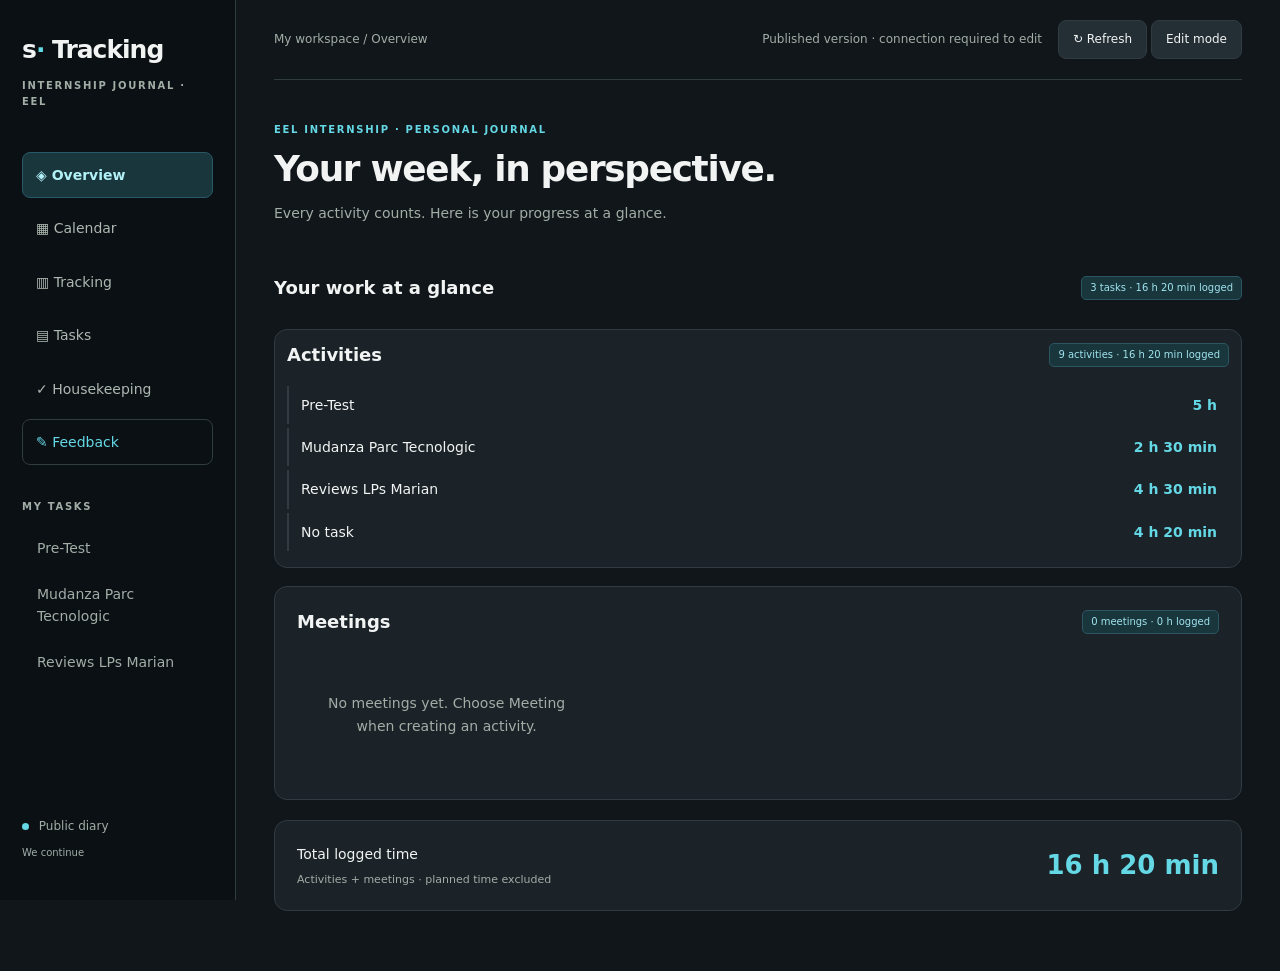
==== index.html @ 87af0508 "Separate meetings from activities in overview with dedicated meeting entries" ====
<!doctype html>
<html lang="en"><head><meta charset="utf-8"><meta name="viewport" content="width=device-width,initial-scale=1"><meta name="color-scheme" content="dark"><meta name="theme-color" content="#11161a"><title>Tracking · EEL Journal</title><link rel="stylesheet" href="style.css?v=20261023-meetings1"><script src="feedback-config.js?v=20261023-meetings1" defer></script><script src="feedback.js?v=20261023-meetings1" defer></script><script src="app.js?v=20261023-meetings1" defer></script></head><body>
<aside><a class="brand" href="#">s<span>·</span> Tracking</a><p class="muted">INTERNSHIP JOURNAL · EEL</p><nav aria-label="Main navigation"><button data-view="overview">◈ Overview</button><button data-view="calendar">▦ Calendar</button><button data-view="tracking">▥ Tracking</button><button data-view="projects">▤ Tasks</button><button data-view="housekeeping">✓ Housekeeping <span class="badge housekeeping-unread" hidden></span></button><a class="feedback-nav-link" href="feedback.html">✎ Feedback</a></nav><div class="side-title">MY TASKS <button id="addProject" class="edit-only" aria-label="Add a task">+</button></div><div id="projectNav"></div><footer><span class="dot"></span> Public diary<br><small>We continue</small></footer></aside>
<main><header><span id="breadcrumb">My workspace / Overview</span><div><span id="status" role="status">Loading…</span> <button id="refresh" aria-label="Refresh diary">↻ Refresh</button> <button id="login">Edit mode</button></div></header><section class="heading"><div><p class="eyebrow">EEL INTERNSHIP · PERSONAL JOURNAL</p><h1 id="pageTitle">Your week, in perspective.</h1><p id="subtitle">Every activity counts. Here is your progress at a glance.</p></div><button id="addEvent" class="primary edit-only">+ Log activity</button></section><div id="content"></div></main>
<dialog id="modal"><form id="form"><div class="dialog-head"><h2 id="formTitle"></h2><button type="button" id="closeModal" aria-label="Close">✕</button></div><div id="fields"></div><p id="formError" role="alert"></p><div class="actions"><button type="button" id="cancelModal">Cancel</button><button class="primary" id="submitForm">Save</button></div></form></dialog>
</body></html>
---- style.css ----
:root{color-scheme:dark;--ink:#f1f4f2;--muted:#a2ada6;--accent:#64d8e5;--line:#303b42;--bg:#11161a;--surface:#1b2228;--raised:#242e35;--tint:#19363d}*{box-sizing:border-box}body{margin:0;background:var(--bg);color:var(--ink);font:14px/1.6 system-ui,-apple-system,BlinkMacSystemFont,"Segoe UI",sans-serif}button,input,select,textarea{font:inherit}button{cursor:pointer;border:1px solid var(--line);border-radius:8px;padding:9px 14px;background:var(--raised);color:var(--ink);transition:background .15s,border-color .15s}button:hover{background:#263f48;border-color:#428895}button:focus-visible,a:focus-visible,[tabindex]:focus-visible{outline:2px solid var(--accent);outline-offset:3px}button:disabled{opacity:.55;cursor:wait}aside{position:fixed;inset:0 auto 0 0;width:236px;background:#0b1014;border-right:1px solid var(--line);padding:30px 22px;display:flex;flex-direction:column}.brand{font-size:25px;font-weight:750;color:var(--ink);text-decoration:none;letter-spacing:-1px}.brand span{color:var(--accent)}.muted,.eyebrow,.side-title{font-size:10px;letter-spacing:1.7px;color:var(--muted);font-weight:700}.eyebrow{color:var(--accent)}nav{display:grid;gap:7px;margin:34px 0}nav button,#projectNav button{text-align:left;border:1px solid transparent;background:transparent}nav button{color:#aeb8b1;padding:11px 13px}nav button.active{background:var(--tint);border-color:#295967;color:#b2f1f8;font-weight:650}nav button:hover,#projectNav button:hover{background:var(--surface)}.side-title{display:flex;justify-content:space-between;align-items:center}#projectNav{overflow:auto;display:grid;margin-top:12px;gap:3px}#projectNav button{overflow-wrap:anywhere;color:var(--muted)}footer{margin-top:auto;padding-top:30px;color:var(--muted);font-size:12px}footer small{display:block;margin:9px 0}.dot{display:inline-block;width:7px;height:7px;border-radius:50%;background:var(--accent);margin-right:6px}main{margin-left:236px;padding:0 38px 60px;max-width:1760px}header{min-height:80px;display:flex;align-items:center;justify-content:space-between;border-bottom:1px solid var(--line);gap:12px;font-size:12px;color:var(--muted)}#status{margin-right:12px}.heading{display:flex;justify-content:space-between;align-items:center;gap:20px;padding:34px 0 28px}h1{font-size:clamp(26px,2.8vw,38px);line-height:1.2;letter-spacing:-1.3px;margin:9px 0 12px}h2{font-size:18px;line-height:1.4}h3{font-size:14px;margin:0 0 6px;overflow-wrap:anywhere}p{margin:8px 0}.heading p:not(.eyebrow){color:var(--muted)}.primary{background:var(--accent);color:#0c2830;border-color:var(--accent);font-weight:700;white-space:nowrap}.primary:hover{background:#9cebf4}.stats{display:grid;grid-template-columns:repeat(3,1fr);gap:16px;margin-bottom:24px}.stat,.panel,.card{background:var(--surface);border:1px solid var(--line);border-radius:13px;padding:22px;min-width:0}.stat strong{display:block;font-size:30px;letter-spacing:-1px;margin:6px 0}.stat span,.meta{color:var(--muted);font-size:12px}.stat>span:first-child{font-size:10px;letter-spacing:1.5px}.columns{display:grid;grid-template-columns:minmax(0,1.65fr) minmax(260px,1fr);gap:22px;align-items:start}.section-head{display:flex;justify-content:space-between;align-items:center;margin-bottom:18px;gap:10px}.section-head h2{margin:0}.activity{display:flex;gap:15px;padding:17px 0;border-bottom:1px solid var(--line);align-items:flex-start}.activity:last-child{border-bottom:0}.activity .body{flex:1;min-width:0}.activity p,.card p{white-space:pre-wrap;overflow-wrap:anywhere;color:#bdc7c0;font-size:13px}.badge{display:inline-block;border:1px solid #2b5661;border-radius:5px;background:var(--tint);color:#a0e4ee;font-size:10px;padding:3px 8px;overflow-wrap:anywhere}.duration{white-space:nowrap;color:var(--accent);font-weight:650}.empty{text-align:center;color:var(--muted);padding:32px 12px}.cards{display:grid;grid-template-columns:repeat(auto-fill,minmax(250px,1fr));gap:18px}.card{border-top:3px solid #4bafc0}.card h3{font-size:18px;margin-top:8px}.card .actions{justify-content:flex-start;margin-top:18px;flex-wrap:wrap}.toolbar{display:flex;justify-content:space-between;align-items:center;gap:10px;flex-wrap:wrap;margin-bottom:16px}.toolbar button{padding:6px 9px;font-size:12px}.toolbar strong{font-size:14px}.toolbar .selected{background:var(--tint);color:var(--accent);border-color:#468c9c}.calendar-layout{display:grid;grid-template-columns:minmax(0,1.5fr) minmax(280px,1fr);gap:24px;align-items:start}.calendar-panel{padding:20px}.calendar{display:grid;grid-template-columns:repeat(7,minmax(0,1fr));border-top:1px solid var(--line);border-left:1px solid var(--line);background:#181f24;margin-top:18px;border-radius:8px;overflow:hidden}.weekday{padding:10px 3px;text-align:center;color:var(--muted);font-size:10px;border-right:1px solid var(--line);border-bottom:1px solid var(--line)}.day{min-height:76px;padding:7px;border-right:1px solid var(--line);border-bottom:1px solid var(--line);cursor:pointer;min-width:0}.day:hover{background:#233f48}.day.outside{background:#131a1f;color:#7a877e}.number{font-size:11px}.today .number{background:var(--accent);color:#0c2830;border-radius:5px;padding:3px 6px;font-weight:750}.day-event{display:block;font-size:9px;background:#1d414b;color:#a7e8f2;border-radius:4px;padding:3px;margin-top:4px;overflow:hidden;text-overflow:ellipsis;white-space:nowrap}.day small{font-size:9px}.calendar-panel>.panel{padding:0;border:0;margin-top:20px}.calendar-panel>.panel .section-head{margin-top:20px}.upcoming{padding:22px}.timeline{border-left:1px solid #345f6a;margin-left:5px;padding-left:20px}.upcoming-item{position:relative;padding:0 0 25px;margin-bottom:15px;border-bottom:1px solid var(--line)}.upcoming-item:last-child{border:0;margin:0;padding-bottom:0}.timeline-dot{position:absolute;width:9px;height:9px;border:2px solid var(--surface);border-radius:50%;background:var(--accent);top:7px;left:-25px}.upcoming-item h3{font-size:16px}.upcoming-item p{font-size:12px;color:var(--muted);white-space:pre-wrap;overflow-wrap:anywhere}.upcoming-foot{display:flex;justify-content:space-between;gap:10px;align-items:center;margin:12px 0}.upcoming-item .small{margin-top:4px}.empty-symbol{font-size:34px;color:var(--accent)}.note{display:flex;gap:14px;align-items:flex-start;padding:17px 0;border-bottom:1px solid var(--line)}.note .body{flex:1;white-space:pre-wrap;overflow-wrap:anywhere}.note.done .body{text-decoration:line-through;color:var(--muted)}.note input{width:18px;height:18px;accent-color:var(--accent)}.actions{display:flex;gap:8px;justify-content:flex-end;margin-top:22px}.small{padding:5px 9px;font-size:11px}.danger{color:#ffa79d}.week-card.featured{border-top:2px solid var(--accent)}.week-metrics{display:grid;grid-template-columns:1.3fr 1fr 1fr;gap:12px;background:#151c20;padding:16px;border-radius:9px;margin:20px 0}.week-metrics strong{display:block;font-size:24px;color:var(--accent)}.week-metrics span{font-size:11px;color:var(--muted)}.week-strip{display:grid;grid-template-columns:repeat(7,minmax(0,1fr));gap:10px;padding:5px 0 20px;border-bottom:1px solid var(--line);margin-bottom:8px}.week-column{padding:0 3px;border:0;background:transparent;display:flex;align-items:center;flex-direction:column;gap:5px;color:var(--muted);font-size:11px}.week-column:hover{background:var(--raised)}.week-column small{font-size:9px;white-space:nowrap}.bar-space{height:60px;width:100%;display:flex;align-items:flex-end;justify-content:center}.bar{display:block;width:min(100%,22px);background:#50bfd0;border-radius:4px 4px 0 0;min-height:2px}.weekly-cards{display:grid;grid-template-columns:repeat(2,minmax(0,1fr));gap:22px;align-items:start}.tracking-intro{color:var(--muted);max-width:800px;margin-bottom:24px}.planned-note{font-size:12px;color:var(--muted);border-top:1px solid var(--line);padding-top:15px;margin-top:12px}.house-summary{border-top:1px solid var(--line);margin-top:24px;padding-top:10px}dialog{border:1px solid #48616c;border-radius:16px;padding:26px;width:min(520px,94vw);max-height:90vh;overflow:auto;background:var(--surface);color:var(--ink)}dialog::backdrop{background:#000b;backdrop-filter:blur(4px)}label{display:block;font-size:13px;margin:14px 0 5px}input,textarea,select{width:100%;padding:10px;border:1px solid #455963;border-radius:7px;background:#131b20;color:var(--ink)}textarea{min-height:95px;resize:vertical}.dialog-head{display:flex;justify-content:space-between;align-items:center}.dialog-head h2{margin:0}#formError{color:#ffa79d;font-size:13px}.edit-only{display:none}body.editing .edit-only{display:inline-block}.progress{height:6px;background:#111713;border-radius:9px;margin-top:9px;overflow:hidden}.progress div{height:100%;background:#5bc9d8}.notice{padding:14px 18px;background:var(--tint);border-radius:8px;font-size:13px;margin-bottom:20px}a{color:var(--accent)}@media(min-width:1600px){.calendar-layout{grid-template-columns:minmax(0,760px) minmax(300px,1fr)}}@media(max-width:1100px){aside{width:200px;padding:25px 15px}main{margin-left:200px;padding:0 24px 40px}.columns{grid-template-columns:1fr}.calendar-layout{grid-template-columns:minmax(0,1.4fr) minmax(240px,1fr);gap:16px}.calendar-panel,.upcoming{padding:14px}.day{min-height:65px;padding:4px}.weekly-cards{grid-template-columns:1fr}.heading{flex-wrap:wrap}}@media(max-width:850px){.calendar-layout{grid-template-columns:1fr}.calendar-panel{max-width:100%}.upcoming{margin-top:5px}.day{min-height:76px}}@media(max-width:650px){aside{position:static;width:auto;padding:16px}nav{display:flex;overflow:auto;margin:16px 0 0;gap:4px}nav button{white-space:nowrap;font-size:12px;padding:8px}aside .muted,.side-title,#projectNav,footer{display:none}main{margin-left:0;padding:0 15px 30px}header{flex-wrap:wrap;padding:14px 0;min-height:65px}header>div{display:flex;align-items:center;justify-content:space-between;width:100%}.heading{padding:24px 0;align-items:flex-start;flex-direction:column}h1{font-size:28px}.stats{gap:8px}.stat{padding:12px}.stat strong{font-size:22px}.stat>span:first-child{font-size:8px}.stat span{font-size:10px}.day{min-height:70px}.day-event{font-size:8px;padding:2px}.panel{padding:16px}.duration{font-size:12px}.week-metrics{padding:12px;gap:8px}.week-metrics strong{font-size:21px}.week-metrics span{font-size:10px}.week-strip{gap:5px}.section-head{align-items:flex-start}.note{flex-wrap:wrap}.week-card .section-head h2{font-size:16px}}

.task-order{margin-bottom:12px}.drag-handle{cursor:grab;display:inline-block;margin-right:8px;color:var(--muted);font-size:12px;padding:8px 0}.drag-handle:active{cursor:grabbing}.week-summary{white-space:pre-wrap;overflow-wrap:anywhere;padding:14px;background:var(--tint);border-radius:8px}.week-title{font-size:19px}.week-actions{flex-wrap:wrap;justify-content:flex-start}

.project-nav-row{display:flex;align-items:center;gap:3px;min-width:0}.project-nav-row>[data-project]{flex:1;min-width:0}.project-nav-row .small{flex:none;padding:5px 7px}
.layout-switch{display:flex;gap:8px;margin-bottom:16px}.layout-switch [aria-pressed="true"]{background:var(--accent);color:#0c2830}.task-tree{display:grid;gap:14px}.tree-entry,.work-row{margin-left:calc(min(var(--depth,0),6)*24px);min-width:0}.work-row{border-left:2px solid var(--line);padding:16px;margin-bottom:18px}.task-title{font-size:17px;font-weight:700;text-align:left}.overview-week{margin-top:24px}.task-board{display:grid;grid-template-columns:repeat(4,minmax(0,1fr));gap:14px;align-items:start}.state-column{min-height:240px;background:#151c20;border:1px solid var(--line);border-radius:12px;padding:12px;min-width:0}.state-column h2{font-size:15px}.state-column .card{margin-bottom:12px;padding:14px}.state-column:has(.card:hover){border-color:var(--accent)}.column-hint{color:var(--muted);font-size:12px;text-align:center;padding:18px}.note-board{display:grid;grid-template-columns:repeat(auto-fill,minmax(240px,1fr));gap:18px}.sticky-note p{white-space:pre-wrap;overflow-wrap:anywhere}.sticky-note{border-top:3px solid var(--accent)}.card label{display:block;margin-top:12px}.task-board .task-order button{display:none}@media(max-width:1200px){.task-board{grid-template-columns:repeat(2,minmax(0,1fr))}}@media(max-width:650px){.task-board{grid-template-columns:1fr}.tree-entry,.work-row{margin-left:calc(min(var(--depth,0),4)*12px)}}

[hidden]{display:none!important}@media(max-width:650px){button{min-height:42px}input,textarea,select{font-size:16px;min-height:44px}.heading .eyebrow{display:none}.heading{padding:18px 0}h1{font-size:25px}.heading #subtitle{font-size:13px}header>div{flex-wrap:wrap;gap:6px}#status{flex-basis:100%;margin:0}.layout-switch button{flex:1}.task-order .drag-handle{display:none}.card .actions{gap:6px}.work-row .section-head{flex-wrap:wrap}.sticky-note{padding:16px}}
.card label.edit-only{display:none}body.editing .card label.edit-only{display:block}.task-tree .card{padding:16px}.task-tree .card .actions{margin-top:12px}.task-tree .card .task-order{margin-bottom:4px}
.week-fold{background:var(--surface);border:1px solid var(--line);border-radius:12px;min-width:0}.week-fold>summary{cursor:pointer;padding:16px;display:grid;gap:5px;list-style:none}.week-fold>summary:focus-visible{outline:2px solid var(--accent);outline-offset:2px}.week-fold-date{font-size:12px;color:var(--accent)}.week-fold strong{overflow-wrap:anywhere;font-size:15px}.fold-hint{font-size:11px;color:var(--muted)}.week-fold[open] .fold-hint{display:none}.week-fold>.week-card{border:0;border-top:1px solid var(--line);border-radius:0 0 12px 12px}.weekly-cards{gap:14px}.day{border-radius:0;text-align:left;display:block;background:transparent;align-self:stretch;min-height:80px}.day.selected-day{background:var(--tint);box-shadow:inset 0 0 0 2px var(--accent)}.day-agenda{position:sticky;top:16px}.day-agenda .activity{flex-wrap:wrap}.task-tree{gap:8px}.task-tree .compact-task{padding:10px 14px;border-top-width:1px}.compact-task h3{font-size:15px;margin:4px 0}.compact-task .task-order{margin:0}.compact-task .drag-handle{padding:2px 0}.compact-task .task-description{display:-webkit-box;-webkit-line-clamp:2;-webkit-box-orient:vertical;overflow:hidden;margin:5px 0;font-size:12px}.compact-task .meta{margin:5px 0}.compact-task .actions{margin-top:8px;gap:5px}.task-controls>summary{cursor:pointer;font-size:11px;color:var(--muted);padding:4px 0}.compact-task .task-controls{display:none}body.editing .compact-task .task-controls{display:block}.task-controls label{margin:4px 0}.task-board .compact-task{padding:10px;margin-bottom:8px}.task-board .compact-task .task-description{display:none}.task-board .compact-task .actions button{font-size:10px;padding:4px 6px}.task-board .compact-task>.badge{font-size:9px}.task-board .compact-task .task-order{margin:0}.task-board{gap:10px}.state-column{padding:9px}.state-column h2{font-size:13px;margin:5px 0 12px}@media(max-width:850px){.day-agenda{position:static}}@media(max-width:650px){.day{padding:4px;min-height:65px}.week-fold>summary{padding:13px}.compact-task .actions button{min-height:38px}}
.task-open{border:0;background:none;padding:0;font-size:inherit;font-weight:700;text-align:left;color:var(--ink);width:100%}.task-open:hover{color:var(--accent);background:none}.task-full-description{white-space:pre-wrap;margin-top:15px;font-size:15px}.task-time-total{display:flex;align-items:baseline;gap:12px;padding:20px 0}.task-time-total strong{font-size:32px;color:var(--accent)}.task-time-total span{color:var(--muted)}.task-tree .compact-task,.task-board .compact-task{position:relative;padding:10px 12px}.compact-task .task-actions{margin-top:6px}.compact-task .task-order{display:inline-block!important;float:right}.compact-task .task-order .drag-handle{font-size:10px}.compact-task .task-order button{padding:2px 5px}.compact-task .task-controls{margin-top:5px}.compact-task h3{margin:2px 0}.overview-summary{display:flex;gap:12px;align-items:center;justify-content:space-between;margin-bottom:14px;flex-wrap:wrap}.overview-summary h2{font-size:18px}.overview-simple{padding:12px}.overview-task{margin-bottom:4px;padding:8px 12px}.overview-task>summary{display:flex;justify-content:space-between;gap:12px;cursor:pointer;font-size:14px}.overview-task>summary span:first-child{overflow-wrap:anywhere}.month-picker{margin:0;font-size:11px}.month-picker input{padding:4px;font-size:12px}.calendar-help{font-size:12px;color:var(--muted)}.calendar-help span{color:var(--accent);padding:0 4px}.feedback-section{margin-top:28px}.feedback-section form{max-width:640px}.feedback-section form button{margin-top:12px}.feedback-entry{border-top:1px solid var(--line);padding:16px 0}.feedback-entry p{white-space:pre-wrap;overflow-wrap:anywhere}.feedback-section #feedbackList{margin-top:24px}.feedback-setup{color:var(--muted);padding:14px;background:var(--bg);border-radius:8px}.task-order.edit-only{display:none!important}body.editing .task-order.edit-only{display:inline-block!important}@media(max-width:650px){.task-time-total{flex-wrap:wrap}.task-time-total strong{font-size:26px}.overview-task{padding:8px}.calendar-help{line-height:1.8}}

.overview-total{display:flex;align-items:center;justify-content:space-between;gap:16px;margin-top:20px}.overview-total strong{font-size:26px;color:var(--accent)}
.feedback-nav-link{display:block;padding:11px 13px;text-decoration:none;color:var(--accent);border:1px solid var(--line);border-radius:8px;font-size:14px}.feedback-standalone{margin:0 auto;padding:28px 18px 50px;max-width:760px}.feedback-standalone .feedback-section{margin-top:16px}.feedback-standalone #feedbackCode{min-height:48px;font-size:18px}.feedback-standalone textarea{min-height:140px}@media(max-width:650px){nav .feedback-nav-link{white-space:nowrap;font-size:12px;padding:8px}}
.feedback-inbox-heading{display:flex;align-items:center;gap:10px;flex-wrap:wrap;cursor:pointer;padding:4px 0}.feedback-inbox-heading strong{font-size:17px}.badge.has-unread,.housekeeping-unread{background:var(--accent);color:#0c2830;font-weight:700}.feedback-inbox-actions{display:flex;gap:8px;flex-wrap:wrap;margin-top:16px}.feedback-inbox-panel #feedbackList{margin-top:10px}.feedback-compose{border-top:1px solid var(--line);margin-top:15px;padding-top:12px}.feedback-compose>summary{cursor:pointer;font-size:13px;color:var(--accent)}.feedback-entry>summary{display:flex;gap:8px;flex-wrap:wrap;cursor:pointer;font-size:13px}.feedback-preview{flex-basis:100%;color:var(--muted);white-space:nowrap;overflow:hidden;text-overflow:ellipsis}.feedback-new{color:var(--accent);font-size:11px;font-weight:700}.feedback-entry.is-unread{border-left:3px solid var(--accent);padding-left:10px}.feedback-entry[open] .feedback-preview{display:none}.feedback-inbox-panel{padding:16px}
.feedback-inbox-panel #feedbackList{display:grid;grid-template-columns:repeat(auto-fill,minmax(250px,1fr));gap:12px}.feedback-card{background:var(--bg);border:1px solid var(--line);border-radius:10px;padding:14px;min-width:0}.feedback-card .feedback-entry{border-top:0;padding:0}.feedback-card .feedback-entry.is-unread{padding-left:10px}.feedback-card .feedback-entry>summary{font-weight:600}.feedback-card .feedback-entry p{font-weight:400;font-size:13px}.feedback-card-actions{display:flex;justify-content:flex-end;margin-top:12px}.feedback-card .feedback-preview{white-space:normal;display:-webkit-box;-webkit-line-clamp:3;-webkit-box-orient:vertical;overflow:hidden}.feedback-card .feedback-entry[open] .feedback-preview{display:none}@media(max-width:650px){.feedback-inbox-panel #feedbackList{grid-template-columns:1fr}}
.overview-meetings{margin-top:18px}.meeting-cards{display:grid;grid-template-columns:repeat(auto-fill,minmax(250px,1fr));gap:12px;margin-top:14px}.meeting-card{background:var(--bg);border:1px solid var(--line);border-radius:10px;padding:14px;min-width:0}.meeting-card>summary{cursor:pointer;display:grid;gap:6px}.meeting-card strong{overflow-wrap:anywhere}.meeting-card .activity{flex-wrap:wrap}.overview-total small{display:block;font-size:11px;color:var(--muted);margin-top:5px}.calendar-add-actions{display:flex;gap:8px;flex-wrap:wrap;margin:14px 0}@media(max-width:650px){.meeting-cards{grid-template-columns:1fr}}
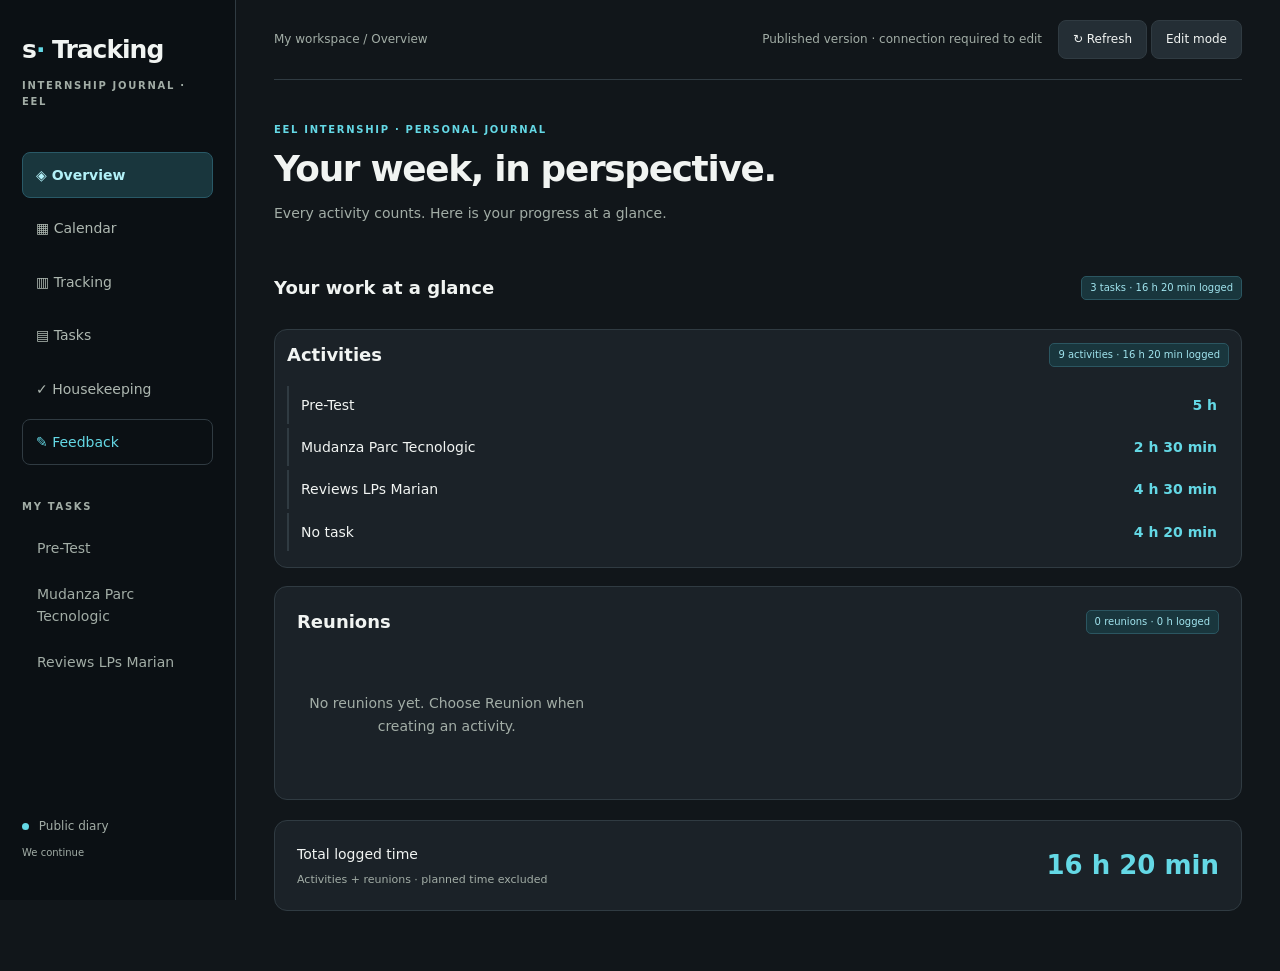
==== commit dccec00a: "Rename meeting interface labels to Reunion and Reunions" ====
--- a/index.html
+++ b/index.html
@@ -1,5 +1,5 @@
 <!doctype html>
-<html lang="en"><head><meta charset="utf-8"><meta name="viewport" content="width=device-width,initial-scale=1"><meta name="color-scheme" content="dark"><meta name="theme-color" content="#11161a"><title>Tracking · EEL Journal</title><link rel="stylesheet" href="style.css?v=20261023-meetings1"><script src="feedback-config.js?v=20261023-meetings1" defer></script><script src="feedback.js?v=20261023-meetings1" defer></script><script src="app.js?v=20261023-meetings1" defer></script></head><body>
+<html lang="en"><head><meta charset="utf-8"><meta name="viewport" content="width=device-width,initial-scale=1"><meta name="color-scheme" content="dark"><meta name="theme-color" content="#11161a"><title>Tracking · EEL Journal</title><link rel="stylesheet" href="style.css?v=20261023-reunions1"><script src="feedback-config.js?v=20261023-reunions1" defer></script><script src="feedback.js?v=20261023-reunions1" defer></script><script src="app.js?v=20261023-reunions1" defer></script></head><body>
 <aside><a class="brand" href="#">s<span>·</span> Tracking</a><p class="muted">INTERNSHIP JOURNAL · EEL</p><nav aria-label="Main navigation"><button data-view="overview">◈ Overview</button><button data-view="calendar">▦ Calendar</button><button data-view="tracking">▥ Tracking</button><button data-view="projects">▤ Tasks</button><button data-view="housekeeping">✓ Housekeeping <span class="badge housekeeping-unread" hidden></span></button><a class="feedback-nav-link" href="feedback.html">✎ Feedback</a></nav><div class="side-title">MY TASKS <button id="addProject" class="edit-only" aria-label="Add a task">+</button></div><div id="projectNav"></div><footer><span class="dot"></span> Public diary<br><small>We continue</small></footer></aside>
 <main><header><span id="breadcrumb">My workspace / Overview</span><div><span id="status" role="status">Loading…</span> <button id="refresh" aria-label="Refresh diary">↻ Refresh</button> <button id="login">Edit mode</button></div></header><section class="heading"><div><p class="eyebrow">EEL INTERNSHIP · PERSONAL JOURNAL</p><h1 id="pageTitle">Your week, in perspective.</h1><p id="subtitle">Every activity counts. Here is your progress at a glance.</p></div><button id="addEvent" class="primary edit-only">+ Log activity</button></section><div id="content"></div></main>
 <dialog id="modal"><form id="form"><div class="dialog-head"><h2 id="formTitle"></h2><button type="button" id="closeModal" aria-label="Close">✕</button></div><div id="fields"></div><p id="formError" role="alert"></p><div class="actions"><button type="button" id="cancelModal">Cancel</button><button class="primary" id="submitForm">Save</button></div></form></dialog>
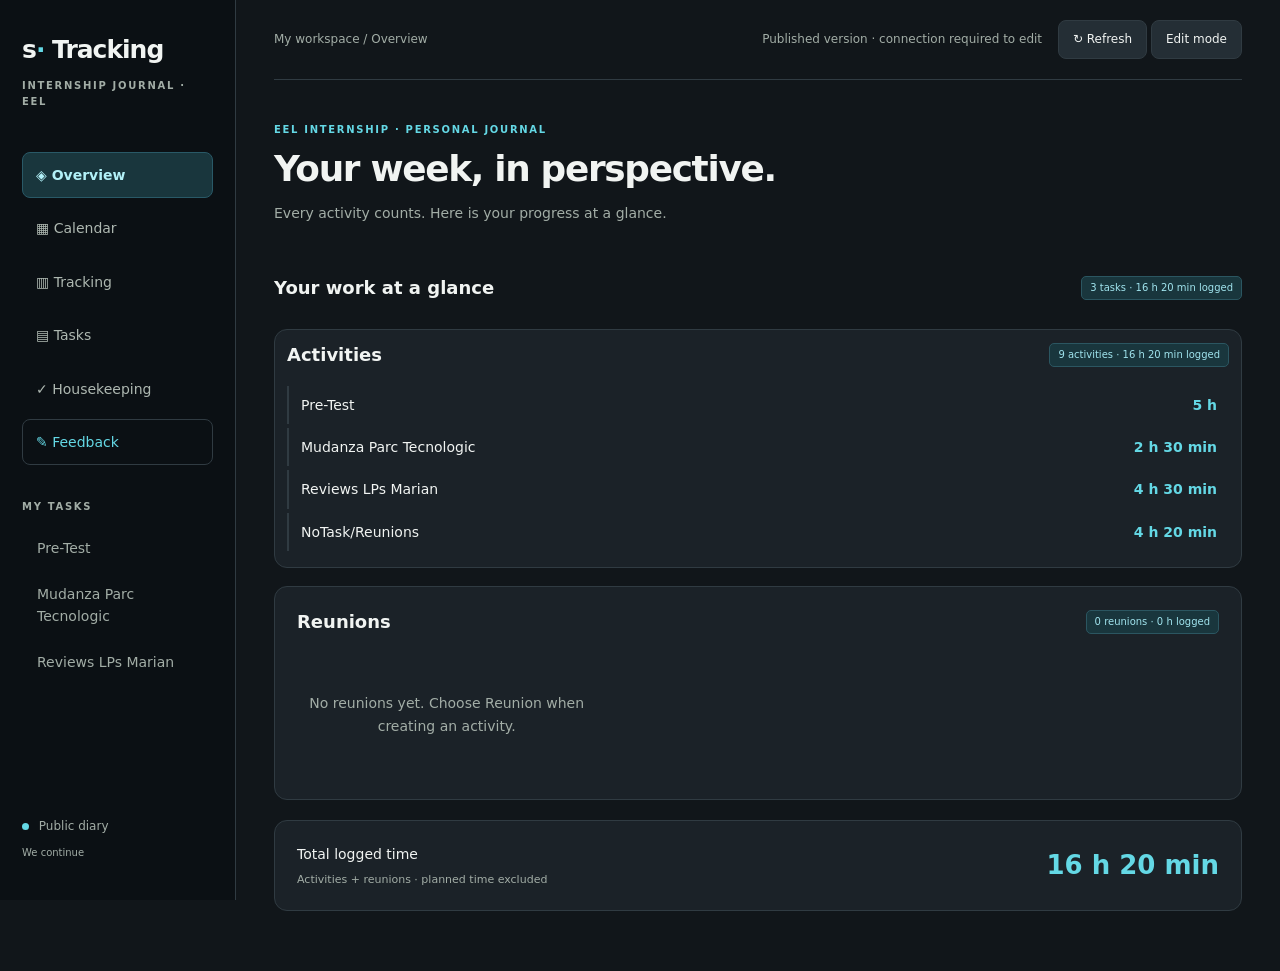
==== commit 2705e054: "Rename unassigned overview group to NoTask/Reunions" ====
--- a/index.html
+++ b/index.html
@@ -1,5 +1,5 @@
 <!doctype html>
-<html lang="en"><head><meta charset="utf-8"><meta name="viewport" content="width=device-width,initial-scale=1"><meta name="color-scheme" content="dark"><meta name="theme-color" content="#11161a"><title>Tracking · EEL Journal</title><link rel="stylesheet" href="style.css?v=20261023-reunions1"><script src="feedback-config.js?v=20261023-reunions1" defer></script><script src="feedback.js?v=20261023-reunions1" defer></script><script src="app.js?v=20261023-reunions1" defer></script></head><body>
+<html lang="en"><head><meta charset="utf-8"><meta name="viewport" content="width=device-width,initial-scale=1"><meta name="color-scheme" content="dark"><meta name="theme-color" content="#11161a"><title>Tracking · EEL Journal</title><link rel="stylesheet" href="style.css?v=20261023-overview-label1"><script src="feedback-config.js?v=20261023-overview-label1" defer></script><script src="feedback.js?v=20261023-overview-label1" defer></script><script src="app.js?v=20261023-overview-label1" defer></script></head><body>
 <aside><a class="brand" href="#">s<span>·</span> Tracking</a><p class="muted">INTERNSHIP JOURNAL · EEL</p><nav aria-label="Main navigation"><button data-view="overview">◈ Overview</button><button data-view="calendar">▦ Calendar</button><button data-view="tracking">▥ Tracking</button><button data-view="projects">▤ Tasks</button><button data-view="housekeeping">✓ Housekeeping <span class="badge housekeeping-unread" hidden></span></button><a class="feedback-nav-link" href="feedback.html">✎ Feedback</a></nav><div class="side-title">MY TASKS <button id="addProject" class="edit-only" aria-label="Add a task">+</button></div><div id="projectNav"></div><footer><span class="dot"></span> Public diary<br><small>We continue</small></footer></aside>
 <main><header><span id="breadcrumb">My workspace / Overview</span><div><span id="status" role="status">Loading…</span> <button id="refresh" aria-label="Refresh diary">↻ Refresh</button> <button id="login">Edit mode</button></div></header><section class="heading"><div><p class="eyebrow">EEL INTERNSHIP · PERSONAL JOURNAL</p><h1 id="pageTitle">Your week, in perspective.</h1><p id="subtitle">Every activity counts. Here is your progress at a glance.</p></div><button id="addEvent" class="primary edit-only">+ Log activity</button></section><div id="content"></div></main>
 <dialog id="modal"><form id="form"><div class="dialog-head"><h2 id="formTitle"></h2><button type="button" id="closeModal" aria-label="Close">✕</button></div><div id="fields"></div><p id="formError" role="alert"></p><div class="actions"><button type="button" id="cancelModal">Cancel</button><button class="primary" id="submitForm">Save</button></div></form></dialog>
--- a/style.css
+++ b/style.css
@@ -15,3 +15,7 @@
 .feedback-inbox-heading{display:flex;align-items:center;gap:10px;flex-wrap:wrap;cursor:pointer;padding:4px 0}.feedback-inbox-heading strong{font-size:17px}.badge.has-unread,.housekeeping-unread{background:var(--accent);color:#0c2830;font-weight:700}.feedback-inbox-actions{display:flex;gap:8px;flex-wrap:wrap;margin-top:16px}.feedback-inbox-panel #feedbackList{margin-top:10px}.feedback-compose{border-top:1px solid var(--line);margin-top:15px;padding-top:12px}.feedback-compose>summary{cursor:pointer;font-size:13px;color:var(--accent)}.feedback-entry>summary{display:flex;gap:8px;flex-wrap:wrap;cursor:pointer;font-size:13px}.feedback-preview{flex-basis:100%;color:var(--muted);white-space:nowrap;overflow:hidden;text-overflow:ellipsis}.feedback-new{color:var(--accent);font-size:11px;font-weight:700}.feedback-entry.is-unread{border-left:3px solid var(--accent);padding-left:10px}.feedback-entry[open] .feedback-preview{display:none}.feedback-inbox-panel{padding:16px}
 .feedback-inbox-panel #feedbackList{display:grid;grid-template-columns:repeat(auto-fill,minmax(250px,1fr));gap:12px}.feedback-card{background:var(--bg);border:1px solid var(--line);border-radius:10px;padding:14px;min-width:0}.feedback-card .feedback-entry{border-top:0;padding:0}.feedback-card .feedback-entry.is-unread{padding-left:10px}.feedback-card .feedback-entry>summary{font-weight:600}.feedback-card .feedback-entry p{font-weight:400;font-size:13px}.feedback-card-actions{display:flex;justify-content:flex-end;margin-top:12px}.feedback-card .feedback-preview{white-space:normal;display:-webkit-box;-webkit-line-clamp:3;-webkit-box-orient:vertical;overflow:hidden}.feedback-card .feedback-entry[open] .feedback-preview{display:none}@media(max-width:650px){.feedback-inbox-panel #feedbackList{grid-template-columns:1fr}}
 .overview-meetings{margin-top:18px}.meeting-cards{display:grid;grid-template-columns:repeat(auto-fill,minmax(250px,1fr));gap:12px;margin-top:14px}.meeting-card{background:var(--bg);border:1px solid var(--line);border-radius:10px;padding:14px;min-width:0}.meeting-card>summary{cursor:pointer;display:grid;gap:6px}.meeting-card strong{overflow-wrap:anywhere}.meeting-card .activity{flex-wrap:wrap}.overview-total small{display:block;font-size:11px;color:var(--muted);margin-top:5px}.calendar-add-actions{display:flex;gap:8px;flex-wrap:wrap;margin:14px 0}@media(max-width:650px){.meeting-cards{grid-template-columns:1fr}}
+
+.feedback-card-actions{gap:6px;flex-wrap:wrap}dialog blockquote{margin:14px 0;padding:12px;border-left:3px solid var(--accent);white-space:pre-wrap;overflow-wrap:anywhere;background:var(--bg)}
+
+.calendar-activity-tools{display:flex;flex-direction:column;align-items:flex-end;gap:8px;flex-shrink:0}.day-agenda .activity .body{min-width:130px}.calendar-activity-tools button{white-space:nowrap}@media(max-width:650px){.calendar-activity-tools{align-items:flex-start;flex-direction:row;flex-wrap:wrap;align-items:center}}
